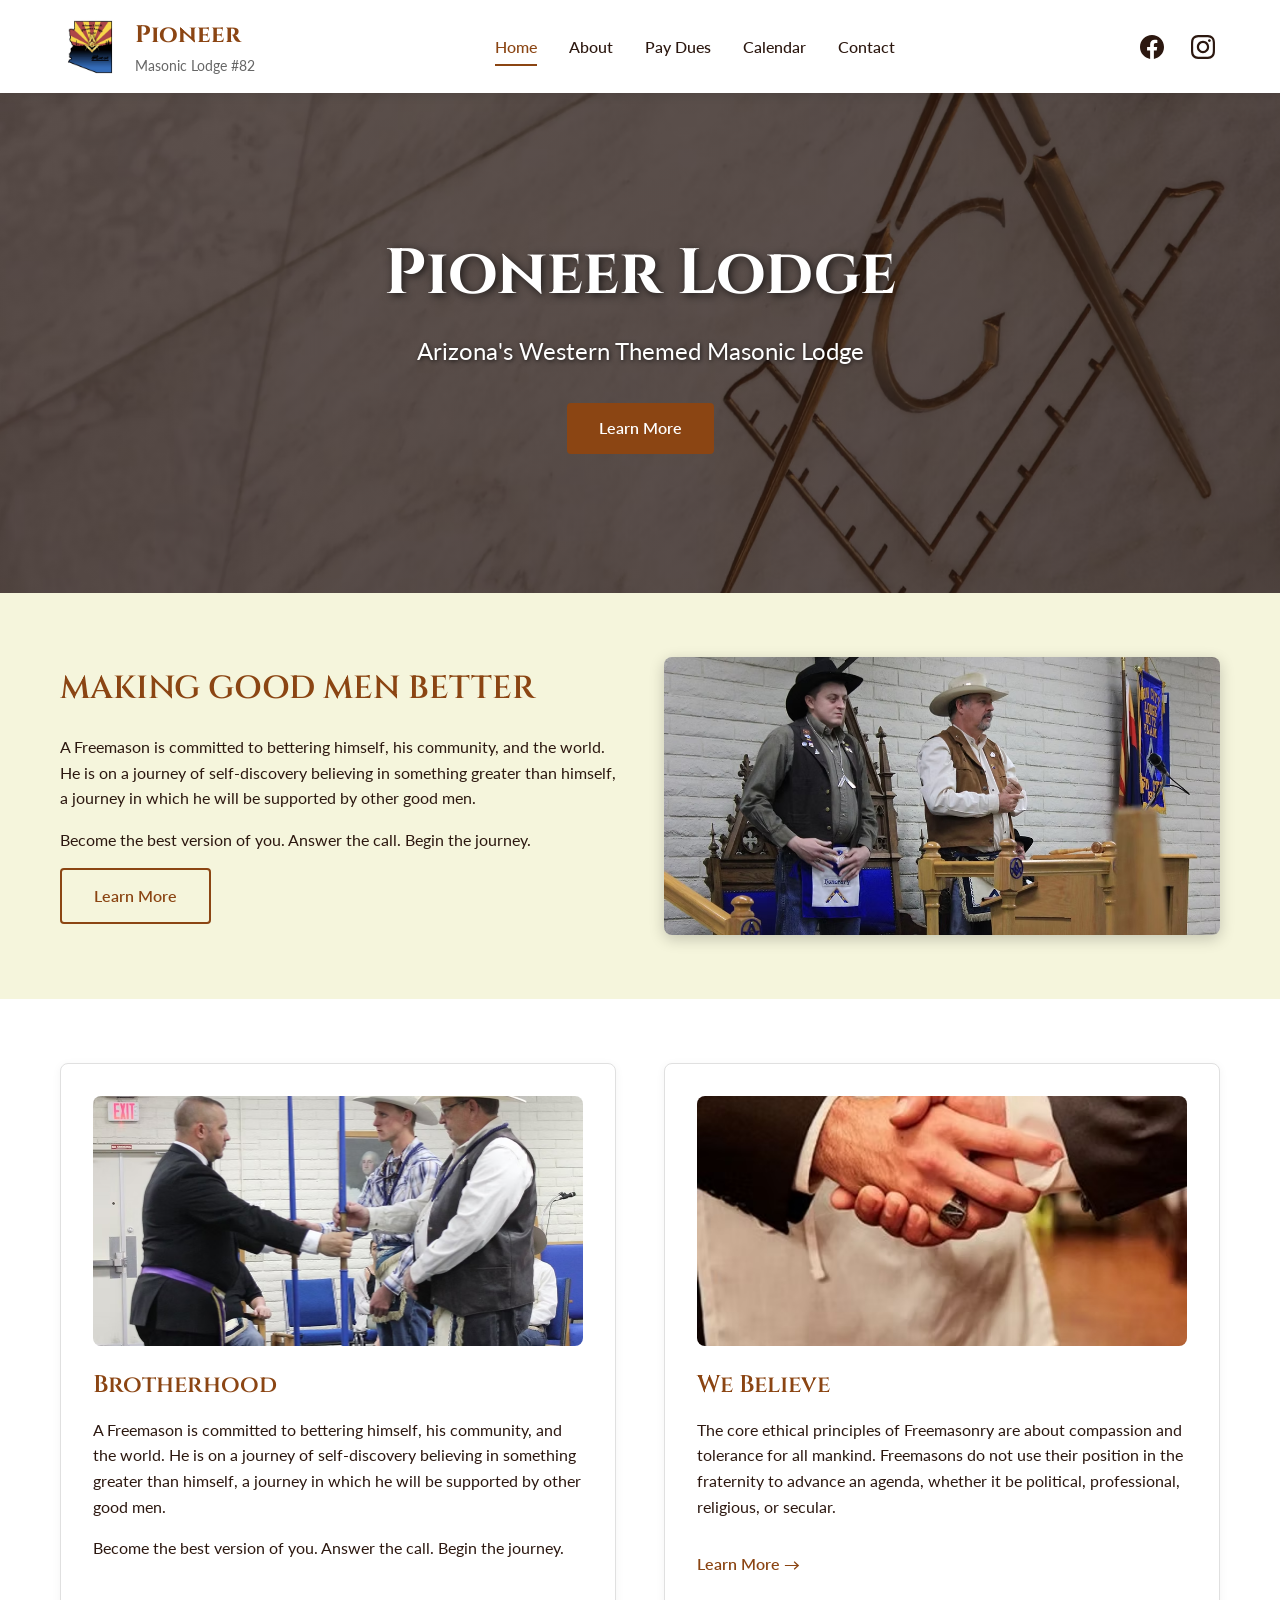
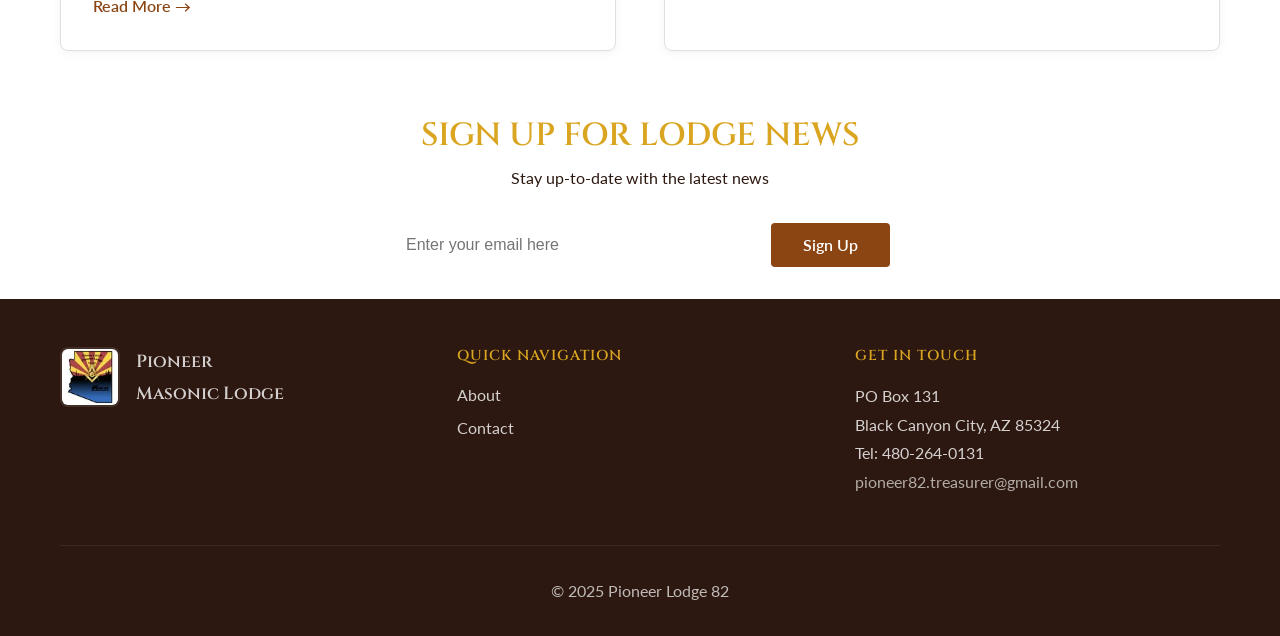
==== index.html @ 2a905d34 "Initial commit - Pioneer Lodge 82 website" ====
<!DOCTYPE html>
<html lang="en">
<head>
    <meta charset="UTF-8">
    <meta name="viewport" content="width=device-width, initial-scale=1.0">
    <title>Freemasonry | Pioneer Lodge 82 | Black Canyon City, AZ</title>
    <link rel="stylesheet" href="css/styles.css">
    <link rel="preconnect" href="https://fonts.googleapis.com">
    <link rel="preconnect" href="https://fonts.gstatic.com" crossorigin>
    <link href="https://fonts.googleapis.com/css2?family=Cinzel:wght@400;600;700&family=Lato:wght@300;400;700&display=swap" rel="stylesheet">
</head>
<body>
    <!-- Header/Navigation -->
    <header>
        <nav class="navbar">
            <div class="container">
                <div class="nav-wrapper">
                    <div class="logo">
                        <img src="images/logo.jpeg" alt="Pioneer Lodge 82 Logo">
                        <div class="logo-text">
                            <span class="lodge-name">Pioneer</span>
                            <span class="lodge-subtitle">Masonic Lodge #82</span>
                        </div>
                    </div>
                    <ul class="nav-menu" id="navMenu">
                        <li><a href="index.html" class="active">Home</a></li>
                        <li><a href="about.html">About</a></li>
                        <li><a href="paydues.html">Pay Dues</a></li>
                        <li><a href="calendar.html">Calendar</a></li>
                        <li><a href="contact.html">Contact</a></li>
                    </ul>
                    <div class="social-links">
                        <a href="https://www.facebook.com/pioneermasons/" target="_blank" aria-label="Facebook">
                            <svg width="24" height="24" viewBox="0 0 24 24" fill="currentColor">
                                <path d="M24 12.073c0-6.627-5.373-12-12-12s-12 5.373-12 12c0 5.99 4.388 10.954 10.125 11.854v-8.385H7.078v-3.47h3.047V9.43c0-3.007 1.792-4.669 4.533-4.669 1.312 0 2.686.235 2.686.235v2.953H15.83c-1.491 0-1.956.925-1.956 1.874v2.25h3.328l-.532 3.47h-2.796v8.385C19.612 23.027 24 18.062 24 12.073z"/>
                            </svg>
                        </a>
                        <a href="https://instagram.com/pioneerlodge82" target="_blank" aria-label="Instagram">
                            <svg width="24" height="24" viewBox="0 0 24 24" fill="currentColor">
                                <path d="M12 2.163c3.204 0 3.584.012 4.85.07 3.252.148 4.771 1.691 4.919 4.919.058 1.265.069 1.645.069 4.849 0 3.205-.012 3.584-.069 4.849-.149 3.225-1.664 4.771-4.919 4.919-1.266.058-1.644.07-4.85.07-3.204 0-3.584-.012-4.849-.07-3.26-.149-4.771-1.699-4.919-4.92-.058-1.265-.07-1.644-.07-4.849 0-3.204.013-3.583.07-4.849.149-3.227 1.664-4.771 4.919-4.919 1.266-.057 1.645-.069 4.849-.069zm0-2.163c-3.259 0-3.667.014-4.947.072-4.358.2-6.78 2.618-6.98 6.98-.059 1.281-.073 1.689-.073 4.948 0 3.259.014 3.668.072 4.948.2 4.358 2.618 6.78 6.98 6.98 1.281.058 1.689.072 4.948.072 3.259 0 3.668-.014 4.948-.072 4.354-.2 6.782-2.618 6.979-6.98.059-1.28.073-1.689.073-4.948 0-3.259-.014-3.667-.072-4.947-.196-4.354-2.617-6.78-6.979-6.98-1.281-.059-1.69-.073-4.949-.073zm0 5.838c-3.403 0-6.162 2.759-6.162 6.162s2.759 6.163 6.162 6.163 6.162-2.759 6.162-6.163c0-3.403-2.759-6.162-6.162-6.162zm0 10.162c-2.209 0-4-1.79-4-4 0-2.209 1.791-4 4-4s4 1.791 4 4c0 2.21-1.791 4-4 4zm6.406-11.845c-.796 0-1.441.645-1.441 1.44s.645 1.44 1.441 1.44c.795 0 1.439-.645 1.439-1.44s-.644-1.44-1.439-1.44z"/>
                            </svg>
                        </a>
                    </div>
                    <button class="mobile-menu-toggle" id="mobileMenuToggle" aria-label="Toggle menu">
                        <span></span>
                        <span></span>
                        <span></span>
                    </button>
                </div>
            </div>
        </nav>
    </header>

    <!-- Hero Section -->
    <section class="hero">
        <div class="hero-overlay"></div>
        <div class="hero-content">
            <h1>Pioneer Lodge</h1>
            <p class="hero-subtitle">Arizona's Western Themed Masonic Lodge</p>
            <a href="about.html" class="btn btn-primary">Learn More</a>
        </div>
    </section>

    <!-- Main Content -->
    <main>
        <!-- Making Good Men Better Section -->
        <section class="content-section bg-light">
            <div class="container">
                <div class="content-grid">
                    <div class="content-text">
                        <h2>MAKING GOOD MEN BETTER</h2>
                        <p>A Freemason is committed to bettering himself, his community, and the world. He is on a journey of self-discovery believing in something greater than himself, a journey in which he will be supported by other good men.</p>
                        <p>Become the best version of you. Answer the call. Begin the journey.</p>
                        <a href="about.html" class="btn btn-secondary">Learn More</a>
                    </div>
                    <div class="content-image">
                        <img src="images/brotherhood.jpg" alt="Brotherhood">
                    </div>
                </div>
            </div>
        </section>

        <!-- Values Grid Section -->
        <section class="values-section">
            <div class="container">
                <div class="values-grid">
                    <div class="value-card">
                        <img src="images/brotherhood-icon.jpg" alt="Brotherhood">
                        <h3>Brotherhood</h3>
                        <p>A Freemason is committed to bettering himself, his community, and the world. He is on a journey of self-discovery believing in something greater than himself, a journey in which he will be supported by other good men.</p>
                        <p>Become the best version of you. Answer the call. Begin the journey.</p>
                        <a href="about.html" class="text-link">Read More →</a>
                    </div>
                    <div class="value-card">
                        <img src="images/values.jpg" alt="We Believe">
                        <h3>We Believe</h3>
                        <p>The core ethical principles of Freemasonry are about compassion and tolerance for all mankind. Freemasons do not use their position in the fraternity to advance an agenda, whether it be political, professional, religious, or secular.</p>
                        <a href="about.html" class="text-link">Learn More →</a>
                    </div>
                </div>
            </div>
        </section>

        <!-- Newsletter Signup -->
        <section class="newsletter-section bg-dark">
            <div class="container">
                <div class="newsletter-content">
                    <h2>SIGN UP FOR LODGE NEWS</h2>
                    <p>Stay up-to-date with the latest news</p>
                    <form action="https://formspree.io/f/YOUR_FORM_ID" method="POST" class="newsletter-form">
                        <input type="email" name="email" placeholder="Enter your email here" required>
                        <button type="submit" class="btn btn-primary">Sign Up</button>
                    </form>
                </div>
            </div>
        </section>
    </main>

    <!-- Footer -->
    <footer>
        <div class="container">
            <div class="footer-content">
                <div class="footer-col">
                    <img src="images/footer-logo.jpg" alt="Pioneer Lodge">
                    <div class="footer-logo-text">
                        <p class="footer-brand">Pioneer</p>
                        <p class="footer-brand">Masonic Lodge</p>
                    </div>
                </div>
                <div class="footer-col">
                    <h4>QUICK NAVIGATION</h4>
                    <ul>
                        <li><a href="about.html">About</a></li>
                        <li><a href="contact.html">Contact</a></li>
                    </ul>
                </div>
                <div class="footer-col">
                    <h4>GET IN TOUCH</h4>
                    <p>PO Box 131<br>
                    Black Canyon City, AZ 85324<br>
                    Tel: 480-264-0131<br>
                    <a href="mailto:pioneer82.treasurer@gmail.com">pioneer82.treasurer@gmail.com</a></p>
                </div>
            </div>
            <div class="footer-bottom">
                <p>&copy; 2025 Pioneer Lodge 82</p>
            </div>
        </div>
    </footer>

    <script src="js/main.js"></script>
</body>
</html>
---- css/styles.css ----
/* ========================================
   Pioneer Lodge 82 - Main Stylesheet
   Color scheme: Dark browns, tans, western theme
   ======================================== */

/* === CSS Variables === */
:root {
    --primary-color: #8B4513; /* Saddle brown */
    --secondary-color: #D2691E; /* Chocolate */
    --dark-bg: #2C1810; /* Very dark brown */
    --light-bg: #F5F5DC; /* Beige */
    --text-dark: #2C1810;
    --text-light: #FFFFFF;
    --accent-gold: #DAA520; /* Goldenrod */
    --border-color: #8B7355;
    
    /* Fonts */
    --heading-font: 'Cinzel', serif;
    --body-font: 'Lato', sans-serif;
}

/* === Reset & Base Styles === */
* {
    margin: 0;
    padding: 0;
    box-sizing: border-box;
}

html {
    scroll-behavior: smooth;
}

body {
    font-family: var(--body-font);
    font-size: 16px;
    line-height: 1.6;
    color: var(--text-dark);
    background-color: #fff;
}

img {
    max-width: 100%;
    height: auto;
    display: block;
}

a {
    text-decoration: none;
    color: inherit;
    transition: all 0.3s ease;
}

/* === Typography === */
h1, h2, h3, h4, h5, h6 {
    font-family: var(--heading-font);
    font-weight: 600;
    line-height: 1.3;
    margin-bottom: 1rem;
}

h1 {
    font-size: 3rem;
    font-weight: 700;
}

h2 {
    font-size: 2rem;
}

h3 {
    font-size: 1.5rem;
}

p {
    margin-bottom: 1rem;
}

/* === Container === */
.container {
    max-width: 1200px;
    margin: 0 auto;
    padding: 0 20px;
}

/* === Header & Navigation === */
header {
    background-color: #fff;
    box-shadow: 0 2px 10px rgba(0,0,0,0.1);
    position: sticky;
    top: 0;
    z-index: 1000;
}

.navbar {
    padding: 1rem 0;
}

.nav-wrapper {
    display: flex;
    justify-content: space-between;
    align-items: center;
}

.logo {
    display: flex;
    align-items: center;
    gap: 15px;
}

.logo img {
    width: 60px;
    height: 60px;
    border-radius: 8px;
    object-fit: contain;
    background-color: #fff;
    padding: 2px;
}

.logo-text {
    display: flex;
    flex-direction: column;
}

.lodge-name {
    font-family: var(--heading-font);
    font-size: 1.5rem;
    font-weight: 700;
    color: var(--primary-color);
}

.lodge-subtitle {
    font-size: 0.9rem;
    color: #666;
}

.nav-menu {
    display: flex;
    list-style: none;
    gap: 2rem;
}

.nav-menu a {
    color: var(--text-dark);
    font-weight: 500;
    padding: 0.5rem 0;
    border-bottom: 2px solid transparent;
}

.nav-menu a:hover,
.nav-menu a.active {
    color: var(--primary-color);
    border-bottom-color: var(--primary-color);
}

.social-links {
    display: flex;
    gap: 1rem;
}

.social-links a {
    color: var(--text-dark);
    width: 35px;
    height: 35px;
    display: flex;
    align-items: center;
    justify-content: center;
    border-radius: 50%;
    transition: all 0.3s ease;
}

.social-links a:hover {
    background-color: var(--primary-color);
    color: #fff;
}

/* Mobile menu toggle */
.mobile-menu-toggle {
    display: none;
    flex-direction: column;
    gap: 4px;
    background: none;
    border: none;
    cursor: pointer;
    padding: 5px;
}

.mobile-menu-toggle span {
    width: 25px;
    height: 3px;
    background-color: var(--primary-color);
    border-radius: 2px;
    transition: all 0.3s ease;
}

/* === Hero Section === */
.hero {
    height: 500px;
    background: linear-gradient(rgba(44, 24, 16, 0.6), rgba(44, 24, 16, 0.6)),
                url('../images/hero-background.jpg') center/cover no-repeat;
    display: flex;
    align-items: center;
    justify-content: center;
    text-align: center;
    color: var(--text-light);
    position: relative;
}

.hero-content h1 {
    font-size: 4rem;
    margin-bottom: 1rem;
    text-shadow: 2px 2px 8px rgba(0,0,0,0.7);
}

.hero-subtitle {
    font-size: 1.5rem;
    margin-bottom: 2rem;
    text-shadow: 1px 1px 4px rgba(0,0,0,0.7);
}

/* === Page Header === */
.page-header {
    background-color: var(--dark-bg);
    color: var(--text-light);
    padding: 4rem 0 2rem;
    text-align: center;
}

.page-header h1 {
    font-size: 2.5rem;
}

/* === Content Sections === */
.content-section {
    padding: 4rem 0;
}

.content-section.bg-light {
    background-color: var(--light-bg);
}

.content-section.bg-dark {
    background-color: var(--dark-bg);
    color: var(--text-light);
}

/* === Content Grid === */
.content-grid {
    display: grid;
    grid-template-columns: 1fr 1fr;
    gap: 3rem;
    align-items: center;
}

.content-text h2 {
    color: var(--primary-color);
    margin-bottom: 1.5rem;
}

.content-image img {
    border-radius: 8px;
    box-shadow: 0 4px 15px rgba(0,0,0,0.2);
}

/* === Values Section === */
.values-section {
    padding: 4rem 0;
    background-color: #fff;
}

.values-grid {
    display: grid;
    grid-template-columns: repeat(2, 1fr);
    gap: 3rem;
}

.value-card {
    padding: 2rem;
    background-color: #fff;
    border: 1px solid #e0e0e0;
    border-radius: 8px;
    box-shadow: 0 2px 10px rgba(0,0,0,0.05);
}

.value-card img {
    width: 100%;
    height: 250px;
    object-fit: cover;
    border-radius: 8px;
    margin-bottom: 1.5rem;
}

.value-card h3 {
    color: var(--primary-color);
    margin-bottom: 1rem;
}

.text-link {
    color: var(--primary-color);
    font-weight: 600;
    display: inline-block;
    margin-top: 1rem;
}

.text-link:hover {
    color: var(--secondary-color);
}

/* === Newsletter Section === */
.newsletter-section {
    text-align: center;
}

.newsletter-content h2 {
    color: var(--accent-gold);
    margin-bottom: 0.5rem;
}

.newsletter-form {
    max-width: 500px;
    margin: 2rem auto;
    display: flex;
    gap: 1rem;
}

.newsletter-form input {
    flex: 1;
    padding: 0.8rem 1rem;
    border: none;
    border-radius: 4px;
    font-size: 1rem;
}

/* === About Page === */
.about-content {
    max-width: 800px;
    margin: 0 auto;
}

.about-content h2 {
    color: var(--primary-color);
    margin-top: 2rem;
    margin-bottom: 1rem;
}

.cta-section {
    margin-top: 3rem;
    padding: 2rem;
    background-color: var(--light-bg);
    border-radius: 8px;
    text-align: center;
}

/* === Contact Page === */
.contact-intro {
    text-align: center;
    max-width: 700px;
    margin: 0 auto 3rem;
    font-size: 1.1rem;
}

.contact-grid {
    display: grid;
    grid-template-columns: 1fr 1fr;
    gap: 3rem;
}

.contact-info h2 {
    color: var(--primary-color);
    margin-bottom: 2rem;
}

.info-block {
    margin-bottom: 2rem;
}

.info-block h3 {
    color: var(--primary-color);
    font-size: 1.1rem;
    margin-bottom: 0.5rem;
    text-transform: uppercase;
    letter-spacing: 1px;
}

.info-block a {
    color: var(--primary-color);
}

.info-block a:hover {
    color: var(--secondary-color);
}

/* === Contact Form === */
.contact-form-wrapper h2 {
    color: var(--primary-color);
    margin-bottom: 1.5rem;
}

.contact-form {
    display: flex;
    flex-direction: column;
    gap: 1rem;
}

.form-row {
    display: grid;
    grid-template-columns: 1fr 1fr;
    gap: 1rem;
}

.form-group {
    display: flex;
    flex-direction: column;
}

.contact-form input,
.contact-form textarea {
    padding: 0.8rem;
    border: 1px solid #ddd;
    border-radius: 4px;
    font-size: 1rem;
    font-family: var(--body-font);
    transition: border-color 0.3s ease;
}

.contact-form input:focus,
.contact-form textarea:focus {
    outline: none;
    border-color: var(--primary-color);
}

.contact-form textarea {
    resize: vertical;
}

/* === Pay Dues Page === */
.paydues-content {
    max-width: 600px;
    margin: 0 auto;
    text-align: center;
}

.paydues-text {
    margin-bottom: 3rem;
    font-size: 1.1rem;
}

.paydues-box {
    padding: 3rem 2rem;
    background-color: var(--light-bg);
    border-radius: 8px;
    box-shadow: 0 4px 15px rgba(0,0,0,0.1);
}

.paydues-logo {
    width: 200px;
    height: 200px;
    margin: 0 auto 2rem;
    border-radius: 12px;
    object-fit: contain;
    background-color: #fff;
    padding: 10px;
    box-shadow: 0 2px 10px rgba(0,0,0,0.1);
}

/* === Calendar Page === */
.calendar-content {
    max-width: 900px;
    margin: 0 auto;
}

.events-info {
    background-color: var(--light-bg);
    padding: 2rem;
    border-radius: 8px;
    margin-bottom: 3rem;
    text-align: center;
}

.events-info p {
    margin-bottom: 0.5rem;
    font-size: 1.1rem;
}

.events-list {
    display: flex;
    flex-direction: column;
    gap: 2rem;
}

.event-item {
    display: grid;
    grid-template-columns: 120px 1fr;
    gap: 2rem;
    padding: 2rem;
    background-color: #fff;
    border: 1px solid #e0e0e0;
    border-radius: 8px;
    box-shadow: 0 2px 10px rgba(0,0,0,0.05);
}

.event-date {
    display: flex;
    flex-direction: column;
    align-items: center;
    justify-content: center;
    background-color: var(--primary-color);
    color: white;
    padding: 1rem;
    border-radius: 8px;
    text-align: center;
}

.date-month {
    font-size: 1rem;
    text-transform: uppercase;
    font-weight: 700;
}

.date-day {
    font-size: 2.5rem;
    font-weight: 700;
    line-height: 1;
}

.date-year {
    font-size: 0.9rem;
    opacity: 0.9;
}

.event-details h3 {
    color: var(--primary-color);
    margin-bottom: 0.5rem;
}

.event-time {
    color: #666;
    font-weight: 600;
    margin-bottom: 0.5rem;
}

.event-description {
    color: #555;
}

.no-events {
    text-align: center;
    padding: 3rem 2rem;
    background-color: var(--light-bg);
    border-radius: 8px;
    font-size: 1.1rem;
}

/* === Buttons === */
.btn {
    display: inline-block;
    padding: 0.8rem 2rem;
    border-radius: 4px;
    font-weight: 600;
    text-align: center;
    cursor: pointer;
    transition: all 0.3s ease;
    border: none;
    font-size: 1rem;
    font-family: var(--body-font);
}

.btn-primary {
    background-color: var(--primary-color);
    color: white;
}

.btn-primary:hover {
    background-color: var(--secondary-color);
    transform: translateY(-2px);
    box-shadow: 0 4px 12px rgba(139, 69, 19, 0.3);
}

.btn-secondary {
    background-color: transparent;
    color: var(--primary-color);
    border: 2px solid var(--primary-color);
}

.btn-secondary:hover {
    background-color: var(--primary-color);
    color: white;
}

.btn-large {
    padding: 1rem 3rem;
    font-size: 1.2rem;
}

/* === Footer === */
footer {
    background-color: var(--dark-bg);
    color: var(--text-light);
    padding: 3rem 0 1rem;
}

.footer-content {
    display: grid;
    grid-template-columns: repeat(3, 1fr);
    gap: 2rem;
    margin-bottom: 2rem;
}

.footer-col {
    display: flex;
    flex-direction: column;
}

.footer-col:first-child {
    flex-direction: row;
    align-items: flex-start;
    gap: 1rem;
}

.footer-col img {
    width: 60px;
    height: 60px;
    border-radius: 8px;
    object-fit: contain;
    background-color: rgba(255,255,255,0.1);
    padding: 2px;
}

.footer-logo-text {
    display: flex;
    flex-direction: column;
}

.footer-brand {
    font-family: var(--heading-font);
    font-size: 1.1rem;
    font-weight: 600;
    line-height: 1.2;
    margin-bottom: 0;
}

.footer-col h4 {
    color: var(--accent-gold);
    font-size: 0.9rem;
    letter-spacing: 1px;
    margin-bottom: 1rem;
}

.footer-col ul {
    list-style: none;
}

.footer-col ul li {
    margin-bottom: 0.5rem;
}

.footer-col a {
    color: var(--text-light);
    opacity: 0.8;
}

.footer-col a:hover {
    opacity: 1;
    color: var(--accent-gold);
}

.footer-col p {
    opacity: 0.8;
    line-height: 1.8;
}

.footer-bottom {
    text-align: center;
    padding-top: 2rem;
    border-top: 1px solid rgba(255,255,255,0.1);
    opacity: 0.7;
}

/* === Responsive Design === */
@media (max-width: 968px) {
    .nav-menu {
        display: none;
        position: absolute;
        top: 100%;
        left: 0;
        right: 0;
        background-color: #fff;
        flex-direction: column;
        padding: 1rem;
        box-shadow: 0 4px 10px rgba(0,0,0,0.1);
    }

    .nav-menu.active {
        display: flex;
    }

    .mobile-menu-toggle {
        display: flex;
    }

    .content-grid,
    .values-grid,
    .contact-grid {
        grid-template-columns: 1fr;
    }

    .footer-content {
        grid-template-columns: 1fr;
        text-align: center;
    }

    .footer-col:first-child {
        justify-content: center;
    }

    .hero-content h1 {
        font-size: 2.5rem;
    }

    .newsletter-form {
        flex-direction: column;
    }

    .event-item {
        grid-template-columns: 1fr;
        gap: 1rem;
    }

    .form-row {
        grid-template-columns: 1fr;
    }
}

@media (max-width: 600px) {
    h1 {
        font-size: 2rem;
    }

    h2 {
        font-size: 1.5rem;
    }

    .hero-content h1 {
        font-size: 2rem;
    }

    .hero-subtitle {
        font-size: 1.2rem;
    }

    .social-links {
        display: none;
    }
}
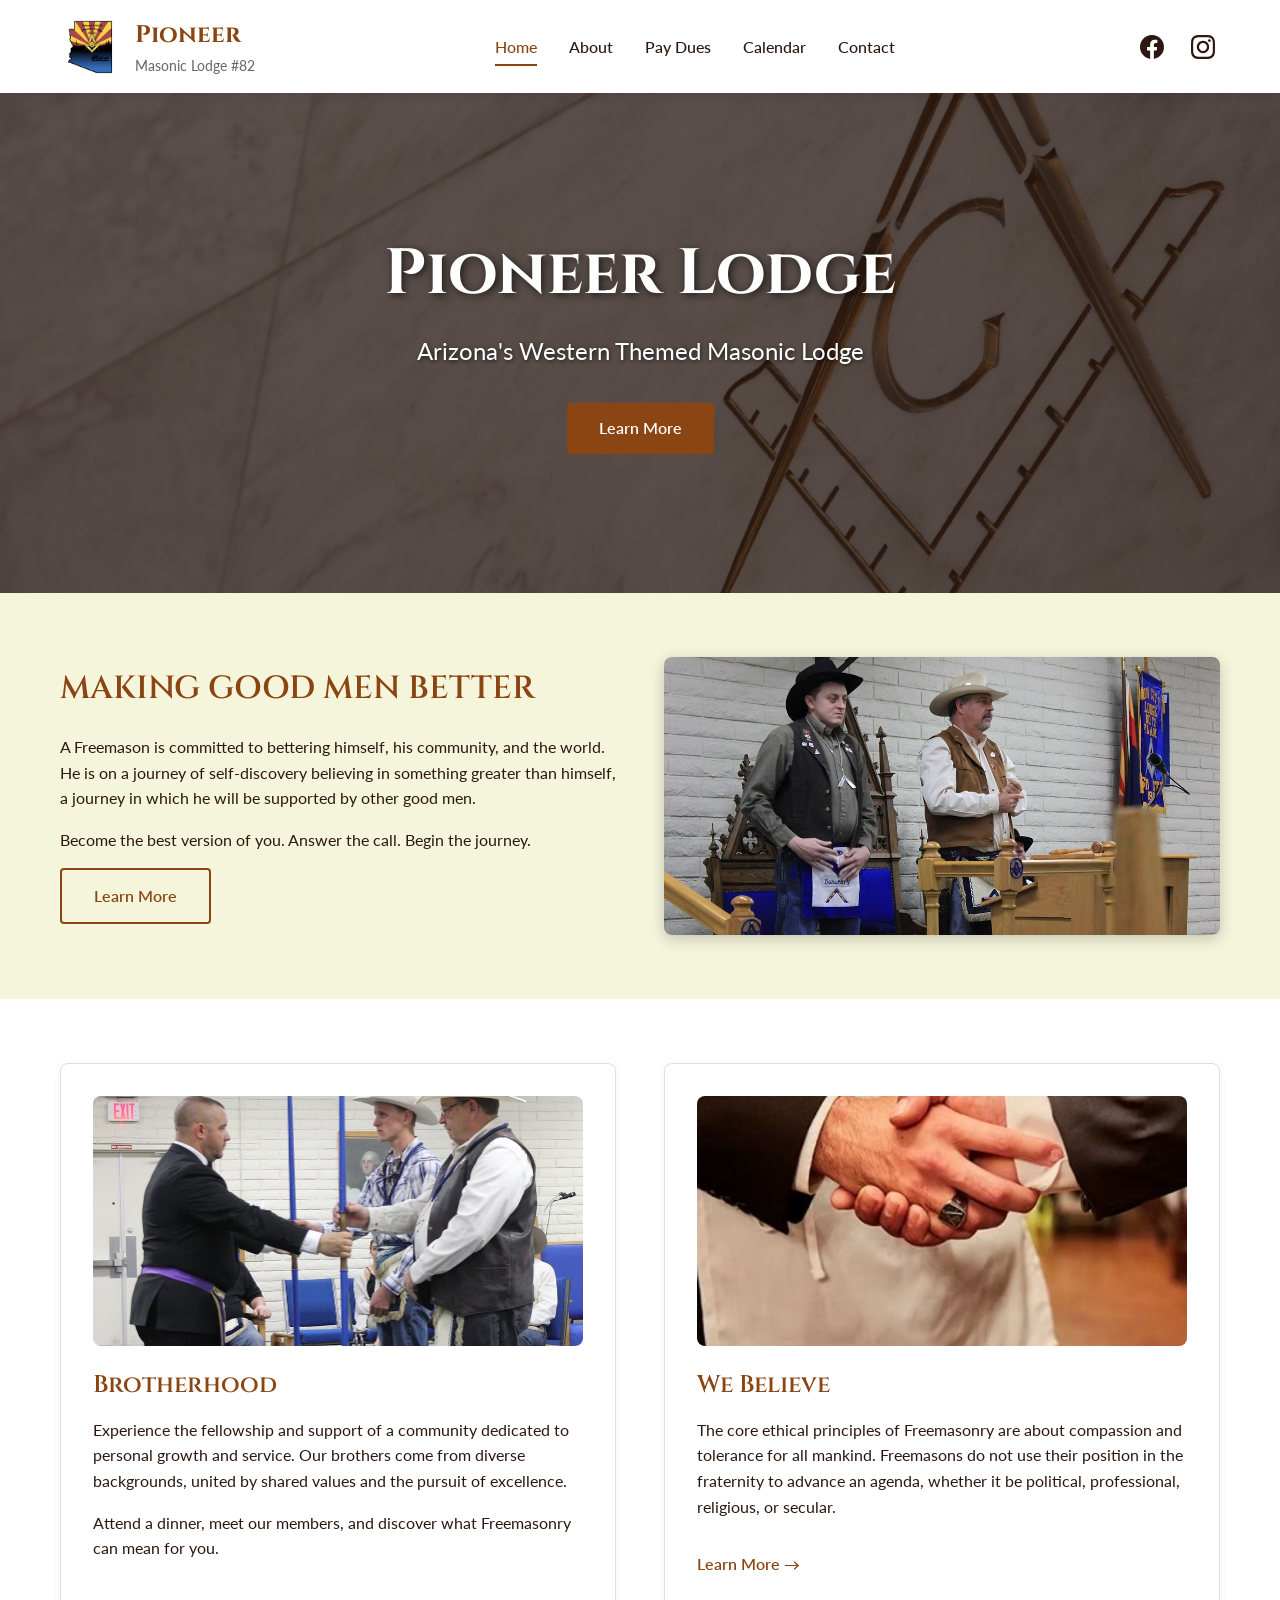
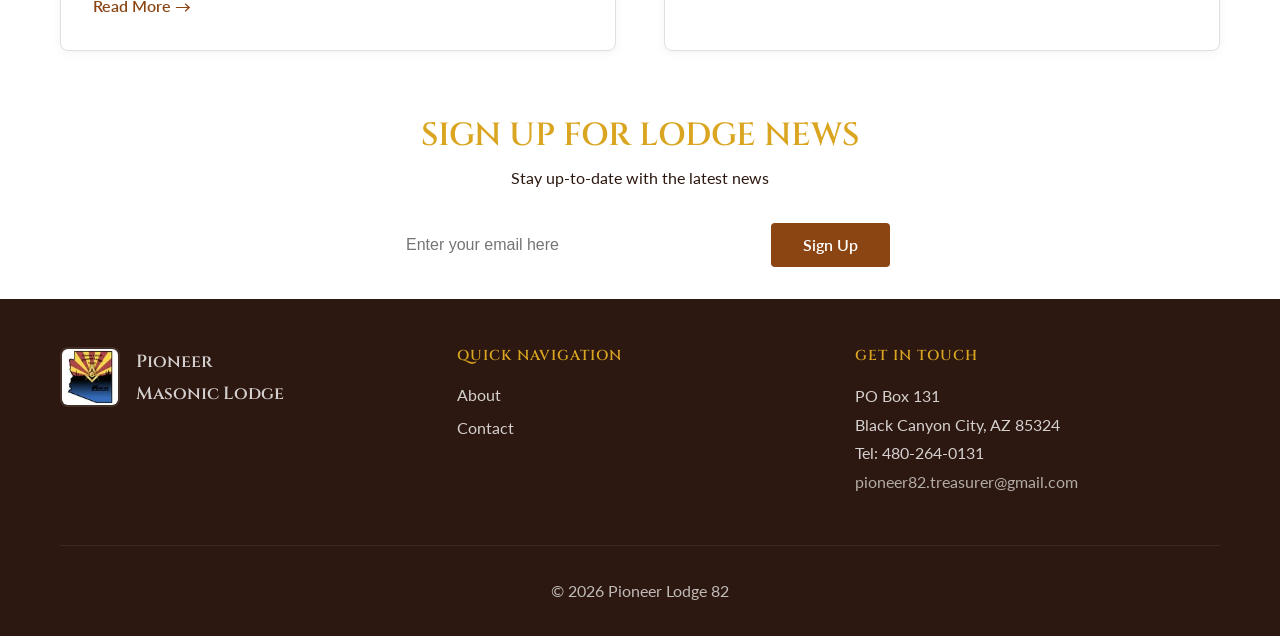
==== commit 5d2643b4: "Update site content for 2026, corrected meeting times for consistency, added SEO, and incremental la" ====
--- a/index.html
+++ b/index.html
@@ -3,6 +3,7 @@
 <head>
     <meta charset="UTF-8">
     <meta name="viewport" content="width=device-width, initial-scale=1.0">
+    <meta name="description" content="Pioneer Lodge 82 - Arizona's Western Themed Masonic Lodge in Black Canyon City. Join a brotherhood dedicated to personal growth, community service, and timeless values.">
     <title>Freemasonry | Pioneer Lodge 82 | Black Canyon City, AZ</title>
     <link rel="stylesheet" href="css/styles.css">
     <link rel="preconnect" href="https://fonts.googleapis.com">
@@ -87,8 +88,8 @@
                     <div class="value-card">
                         <img src="images/brotherhood-icon.jpg" alt="Brotherhood">
                         <h3>Brotherhood</h3>
-                        <p>A Freemason is committed to bettering himself, his community, and the world. He is on a journey of self-discovery believing in something greater than himself, a journey in which he will be supported by other good men.</p>
-                        <p>Become the best version of you. Answer the call. Begin the journey.</p>
+                        <p>Experience the fellowship and support of a community dedicated to personal growth and service. Our brothers come from diverse backgrounds, united by shared values and the pursuit of excellence.</p>
+                        <p>Attend a dinner, meet our members, and discover what Freemasonry can mean for you.</p>
                         <a href="about.html" class="text-link">Read More →</a>
                     </div>
                     <div class="value-card">
@@ -143,7 +144,7 @@
                 </div>
             </div>
             <div class="footer-bottom">
-                <p>&copy; 2025 Pioneer Lodge 82</p>
+                <p>&copy; 2026 Pioneer Lodge 82</p>
             </div>
         </div>
     </footer>
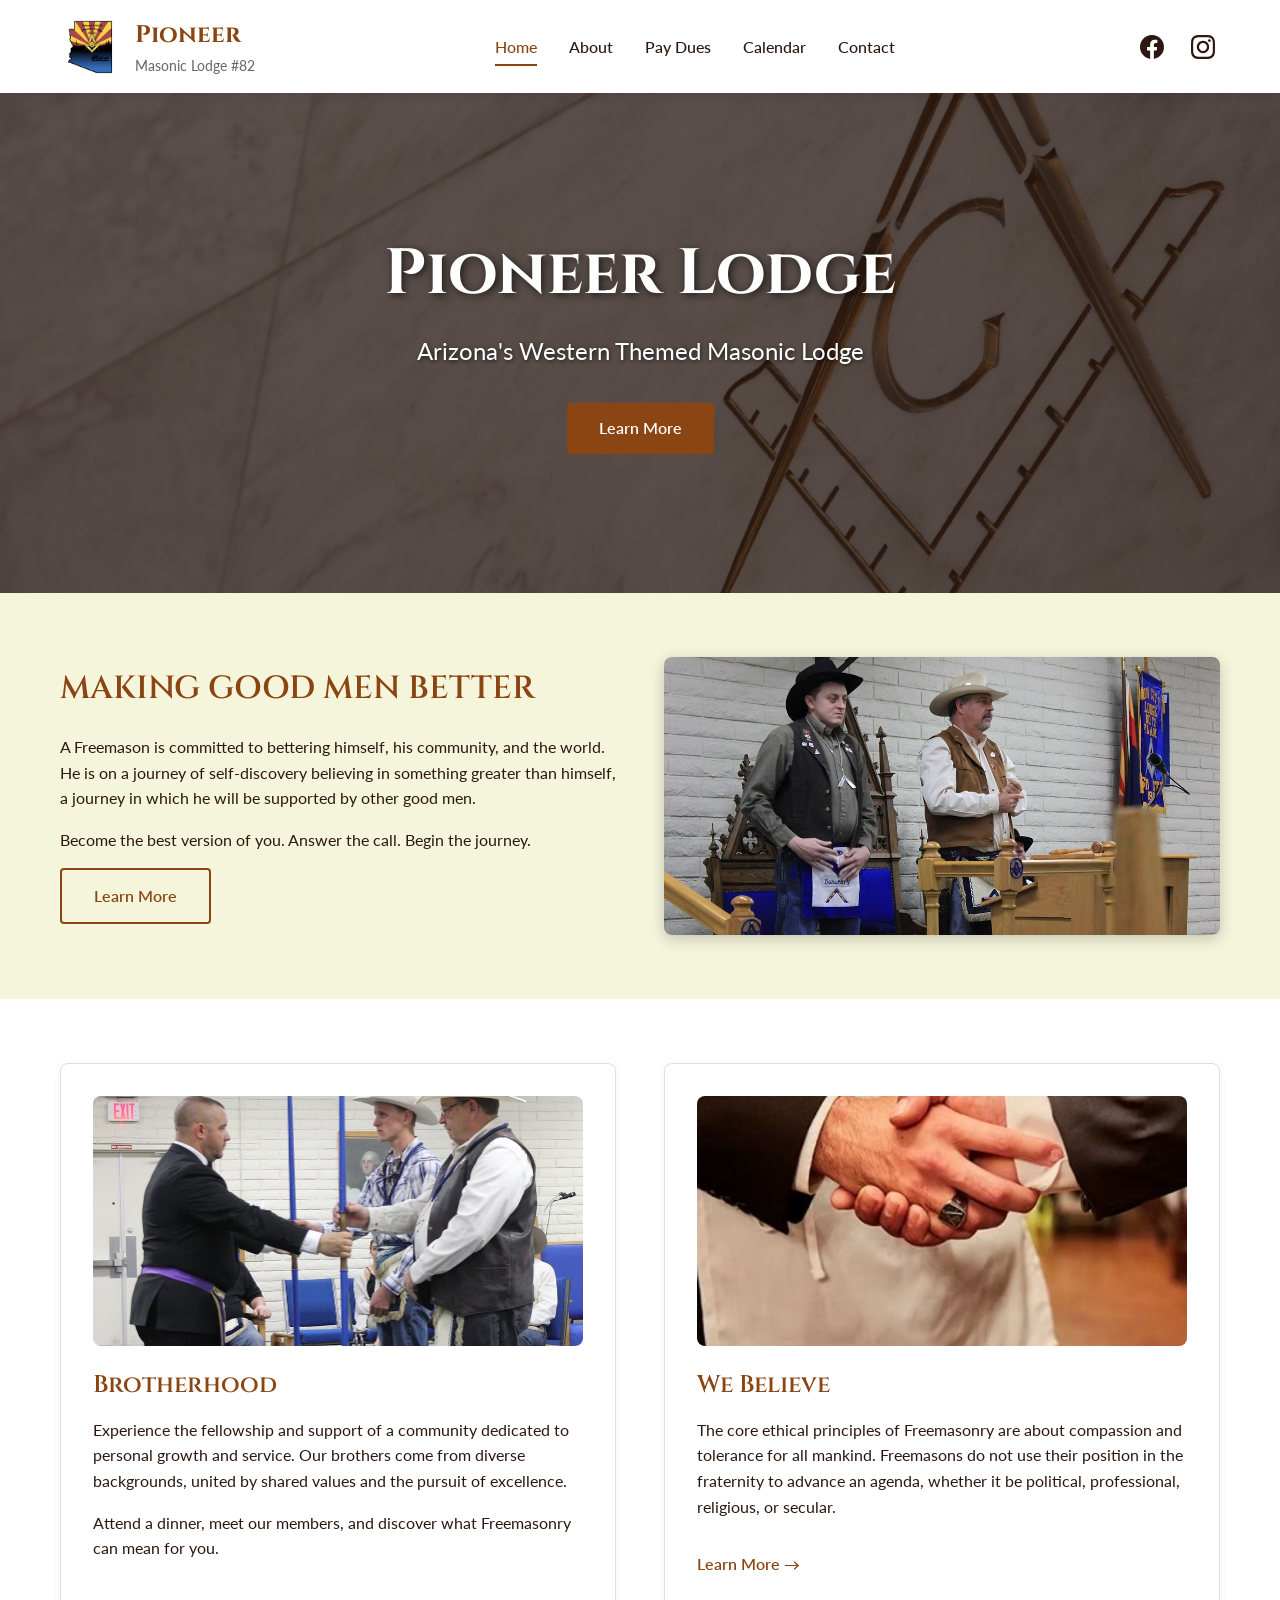
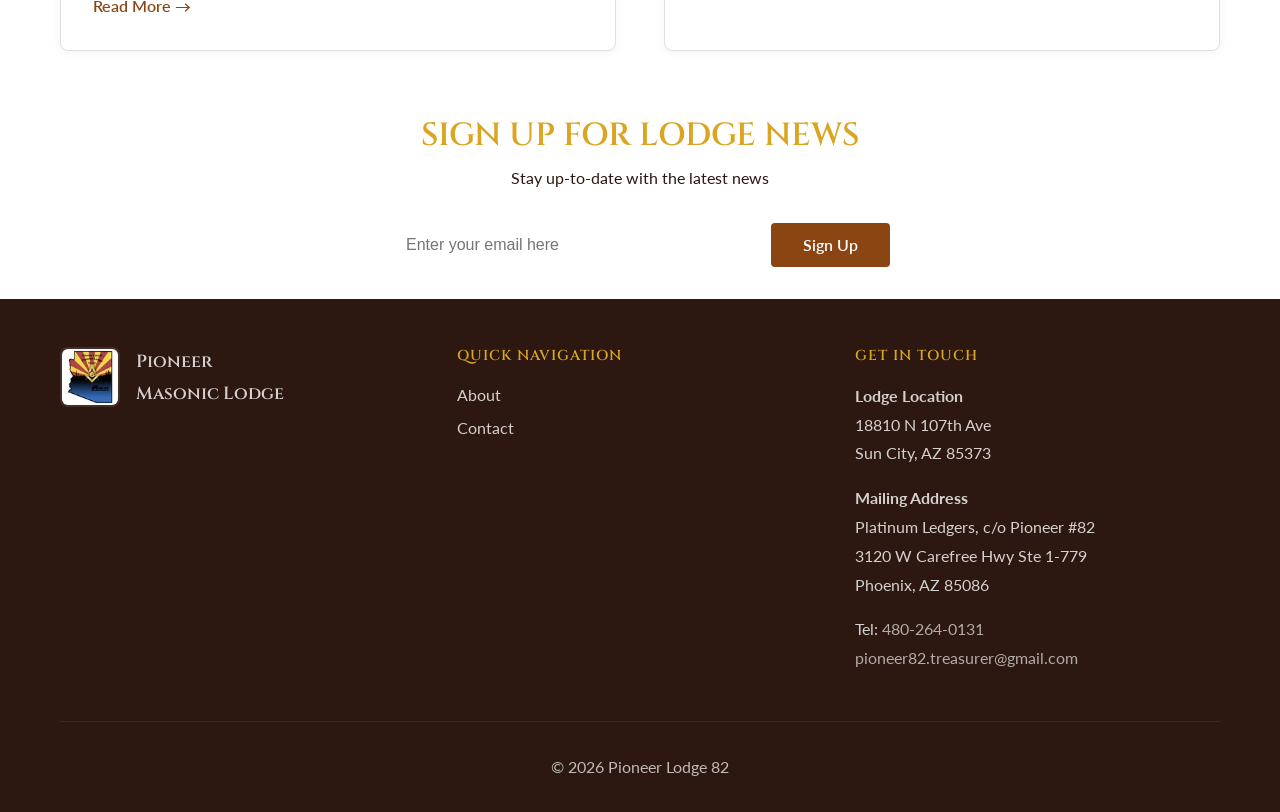
==== commit 9b67c348: "Update lodge and mailing addresses for Sun City move Replace Black Canyon City address site-wide wit" ====
--- a/index.html
+++ b/index.html
@@ -3,12 +3,70 @@
 <head>
     <meta charset="UTF-8">
     <meta name="viewport" content="width=device-width, initial-scale=1.0">
-    <meta name="description" content="Pioneer Lodge 82 - Arizona's Western Themed Masonic Lodge in Black Canyon City. Join a brotherhood dedicated to personal growth, community service, and timeless values.">
-    <title>Freemasonry | Pioneer Lodge 82 | Black Canyon City, AZ</title>
+    <meta name="description" content="Pioneer Lodge 82 - Arizona's Western Themed Masonic Lodge in Sun City. Join a brotherhood dedicated to personal growth, community service, and timeless values.">
+    <!-- Favicon -->
+    <link rel="icon" type="image/x-icon" href="images/favicon.ico">
+    <link rel="apple-touch-icon" sizes="180x180" href="images/apple-touch-icon.png">
+    <title>Freemasonry | Pioneer Lodge 82 | Sun City, AZ</title>
     <link rel="stylesheet" href="css/styles.css">
     <link rel="preconnect" href="https://fonts.googleapis.com">
     <link rel="preconnect" href="https://fonts.gstatic.com" crossorigin>
-    <link href="https://fonts.googleapis.com/css2?family=Cinzel:wght@400;600;700&family=Lato:wght@300;400;700&display=swap" rel="stylesheet">
+    <link href="https://fonts.googleapis.com/css2?family=Cinzel:wght@400;600;700&amp;family=Lato:wght@300;400;700&amp;display=swap" rel="stylesheet">
+    <link rel="canonical" href="https://pioneer82.com/">
+    <!-- Open Graph / social sharing -->
+    <meta property="og:type" content="website">
+    <meta property="og:site_name" content="Pioneer Lodge 82">
+    <meta property="og:title" content="Freemasonry | Pioneer Lodge 82 | Sun City, AZ">
+    <meta property="og:description" content="Pioneer Lodge 82 - Arizona's Western Themed Masonic Lodge in Sun City. Join a brotherhood dedicated to personal growth, community service, and timeless values.">
+    <meta property="og:url" content="https://pioneer82.com/">
+    <meta property="og:image" content="https://pioneer82.com/images/logo.jpeg">
+    <meta property="og:locale" content="en_US">
+    <meta name="twitter:card" content="summary_large_image">
+    <meta name="twitter:title" content="Freemasonry | Pioneer Lodge 82 | Sun City, AZ">
+    <meta name="twitter:description" content="Pioneer Lodge 82 - Arizona's Western Themed Masonic Lodge in Sun City. Join a brotherhood dedicated to personal growth, community service, and timeless values.">
+    <meta name="twitter:image" content="https://pioneer82.com/images/logo.jpeg">
+    <meta name="theme-color" content="#8b1a1a">
+    <!-- Structured data: helps search engines pick up the new location -->
+    <script type="application/ld+json">
+    {
+      "@context": "https://schema.org",
+      "@type": "Organization",
+      "name": "Pioneer Lodge 82 F&AM",
+      "alternateName": "Pioneer Masonic Lodge #82",
+      "url": "https://pioneer82.com/",
+      "logo": "https://pioneer82.com/images/logo.jpeg",
+      "email": "pioneer82.treasurer@gmail.com",
+      "telephone": "+1-480-264-0131",
+      "parentOrganization": {
+        "@type": "Organization",
+        "name": "The Grand Lodge of Arizona Free & Accepted Masons"
+      },
+      "address": {
+        "@type": "PostalAddress",
+        "streetAddress": "18810 N 107th Ave",
+        "addressLocality": "Sun City",
+        "addressRegion": "AZ",
+        "postalCode": "85373",
+        "addressCountry": "US"
+      },
+      "location": {
+        "@type": "Place",
+        "name": "Pioneer Lodge 82",
+        "address": {
+          "@type": "PostalAddress",
+          "streetAddress": "18810 N 107th Ave",
+          "addressLocality": "Sun City",
+          "addressRegion": "AZ",
+          "postalCode": "85373",
+          "addressCountry": "US"
+        }
+      },
+      "sameAs": [
+        "https://www.facebook.com/pioneermasons/",
+        "https://instagram.com/pioneerlodge82"
+      ]
+    }
+    </script>
 </head>
 <body>
     <!-- Header/Navigation -->
@@ -31,18 +89,18 @@
                         <li><a href="contact.html">Contact</a></li>
                     </ul>
                     <div class="social-links">
-                        <a href="https://www.facebook.com/pioneermasons/" target="_blank" aria-label="Facebook">
+                        <a href="https://www.facebook.com/pioneermasons/" target="_blank" rel="noopener" aria-label="Facebook">
                             <svg width="24" height="24" viewBox="0 0 24 24" fill="currentColor">
                                 <path d="M24 12.073c0-6.627-5.373-12-12-12s-12 5.373-12 12c0 5.99 4.388 10.954 10.125 11.854v-8.385H7.078v-3.47h3.047V9.43c0-3.007 1.792-4.669 4.533-4.669 1.312 0 2.686.235 2.686.235v2.953H15.83c-1.491 0-1.956.925-1.956 1.874v2.25h3.328l-.532 3.47h-2.796v8.385C19.612 23.027 24 18.062 24 12.073z"/>
                             </svg>
                         </a>
-                        <a href="https://instagram.com/pioneerlodge82" target="_blank" aria-label="Instagram">
+                        <a href="https://instagram.com/pioneerlodge82" target="_blank" rel="noopener" aria-label="Instagram">
                             <svg width="24" height="24" viewBox="0 0 24 24" fill="currentColor">
                                 <path d="M12 2.163c3.204 0 3.584.012 4.85.07 3.252.148 4.771 1.691 4.919 4.919.058 1.265.069 1.645.069 4.849 0 3.205-.012 3.584-.069 4.849-.149 3.225-1.664 4.771-4.919 4.919-1.266.058-1.644.07-4.85.07-3.204 0-3.584-.012-4.849-.07-3.26-.149-4.771-1.699-4.919-4.92-.058-1.265-.07-1.644-.07-4.849 0-3.204.013-3.583.07-4.849.149-3.227 1.664-4.771 4.919-4.919 1.266-.057 1.645-.069 4.849-.069zm0-2.163c-3.259 0-3.667.014-4.947.072-4.358.2-6.78 2.618-6.98 6.98-.059 1.281-.073 1.689-.073 4.948 0 3.259.014 3.668.072 4.948.2 4.358 2.618 6.78 6.98 6.98 1.281.058 1.689.072 4.948.072 3.259 0 3.668-.014 4.948-.072 4.354-.2 6.782-2.618 6.979-6.98.059-1.28.073-1.689.073-4.948 0-3.259-.014-3.667-.072-4.947-.196-4.354-2.617-6.78-6.979-6.98-1.281-.059-1.69-.073-4.949-.073zm0 5.838c-3.403 0-6.162 2.759-6.162 6.162s2.759 6.163 6.162 6.163 6.162-2.759 6.162-6.163c0-3.403-2.759-6.162-6.162-6.162zm0 10.162c-2.209 0-4-1.79-4-4 0-2.209 1.791-4 4-4s4 1.791 4 4c0 2.21-1.791 4-4 4zm6.406-11.845c-.796 0-1.441.645-1.441 1.44s.645 1.44 1.441 1.44c.795 0 1.439-.645 1.439-1.44s-.644-1.44-1.439-1.44z"/>
                             </svg>
                         </a>
                     </div>
-                    <button class="mobile-menu-toggle" id="mobileMenuToggle" aria-label="Toggle menu">
+                    <button class="mobile-menu-toggle" id="mobileMenuToggle" aria-label="Toggle menu" aria-expanded="false" aria-controls="navMenu">
                         <span></span>
                         <span></span>
                         <span></span>
@@ -75,7 +133,7 @@
                         <a href="about.html" class="btn btn-secondary">Learn More</a>
                     </div>
                     <div class="content-image">
-                        <img src="images/brotherhood.jpg" alt="Brotherhood">
+                        <img src="images/brotherhood.jpg" alt="Brotherhood" loading="lazy">
                     </div>
                 </div>
             </div>
@@ -86,14 +144,14 @@
             <div class="container">
                 <div class="values-grid">
                     <div class="value-card">
-                        <img src="images/brotherhood-icon.jpg" alt="Brotherhood">
+                        <img src="images/brotherhood-icon.jpg" alt="Brotherhood" loading="lazy">
                         <h3>Brotherhood</h3>
                         <p>Experience the fellowship and support of a community dedicated to personal growth and service. Our brothers come from diverse backgrounds, united by shared values and the pursuit of excellence.</p>
                         <p>Attend a dinner, meet our members, and discover what Freemasonry can mean for you.</p>
                         <a href="about.html" class="text-link">Read More →</a>
                     </div>
                     <div class="value-card">
-                        <img src="images/values.jpg" alt="We Believe">
+                        <img src="images/values.jpg" alt="We Believe" loading="lazy">
                         <h3>We Believe</h3>
                         <p>The core ethical principles of Freemasonry are about compassion and tolerance for all mankind. Freemasons do not use their position in the fraternity to advance an agenda, whether it be political, professional, religious, or secular.</p>
                         <a href="about.html" class="text-link">Learn More →</a>
@@ -108,7 +166,7 @@
                 <div class="newsletter-content">
                     <h2>SIGN UP FOR LODGE NEWS</h2>
                     <p>Stay up-to-date with the latest news</p>
-                    <form action="https://formspree.io/f/YOUR_FORM_ID" method="POST" class="newsletter-form">
+                    <form action="https://formspree.io/f/mlgjpypr" method="POST" class="newsletter-form">
                         <input type="email" name="email" placeholder="Enter your email here" required>
                         <button type="submit" class="btn btn-primary">Sign Up</button>
                     </form>
@@ -122,7 +180,7 @@
         <div class="container">
             <div class="footer-content">
                 <div class="footer-col">
-                    <img src="images/footer-logo.jpg" alt="Pioneer Lodge">
+                    <img src="images/footer-logo.jpg" alt="Pioneer Lodge" loading="lazy">
                     <div class="footer-logo-text">
                         <p class="footer-brand">Pioneer</p>
                         <p class="footer-brand">Masonic Lodge</p>
@@ -137,9 +195,14 @@
                 </div>
                 <div class="footer-col">
                     <h4>GET IN TOUCH</h4>
-                    <p>PO Box 131<br>
-                    Black Canyon City, AZ 85324<br>
-                    Tel: 480-264-0131<br>
+                    <p><strong>Lodge Location</strong><br>
+                    18810 N 107th Ave<br>
+                    Sun City, AZ 85373</p>
+                    <p><strong>Mailing Address</strong><br>
+                    Platinum Ledgers, c/o Pioneer #82<br>
+                    3120 W Carefree Hwy Ste 1-779<br>
+                    Phoenix, AZ 85086</p>
+                    <p>Tel: <a href="tel:+14802640131">480-264-0131</a><br>
                     <a href="mailto:pioneer82.treasurer@gmail.com">pioneer82.treasurer@gmail.com</a></p>
                 </div>
             </div>
